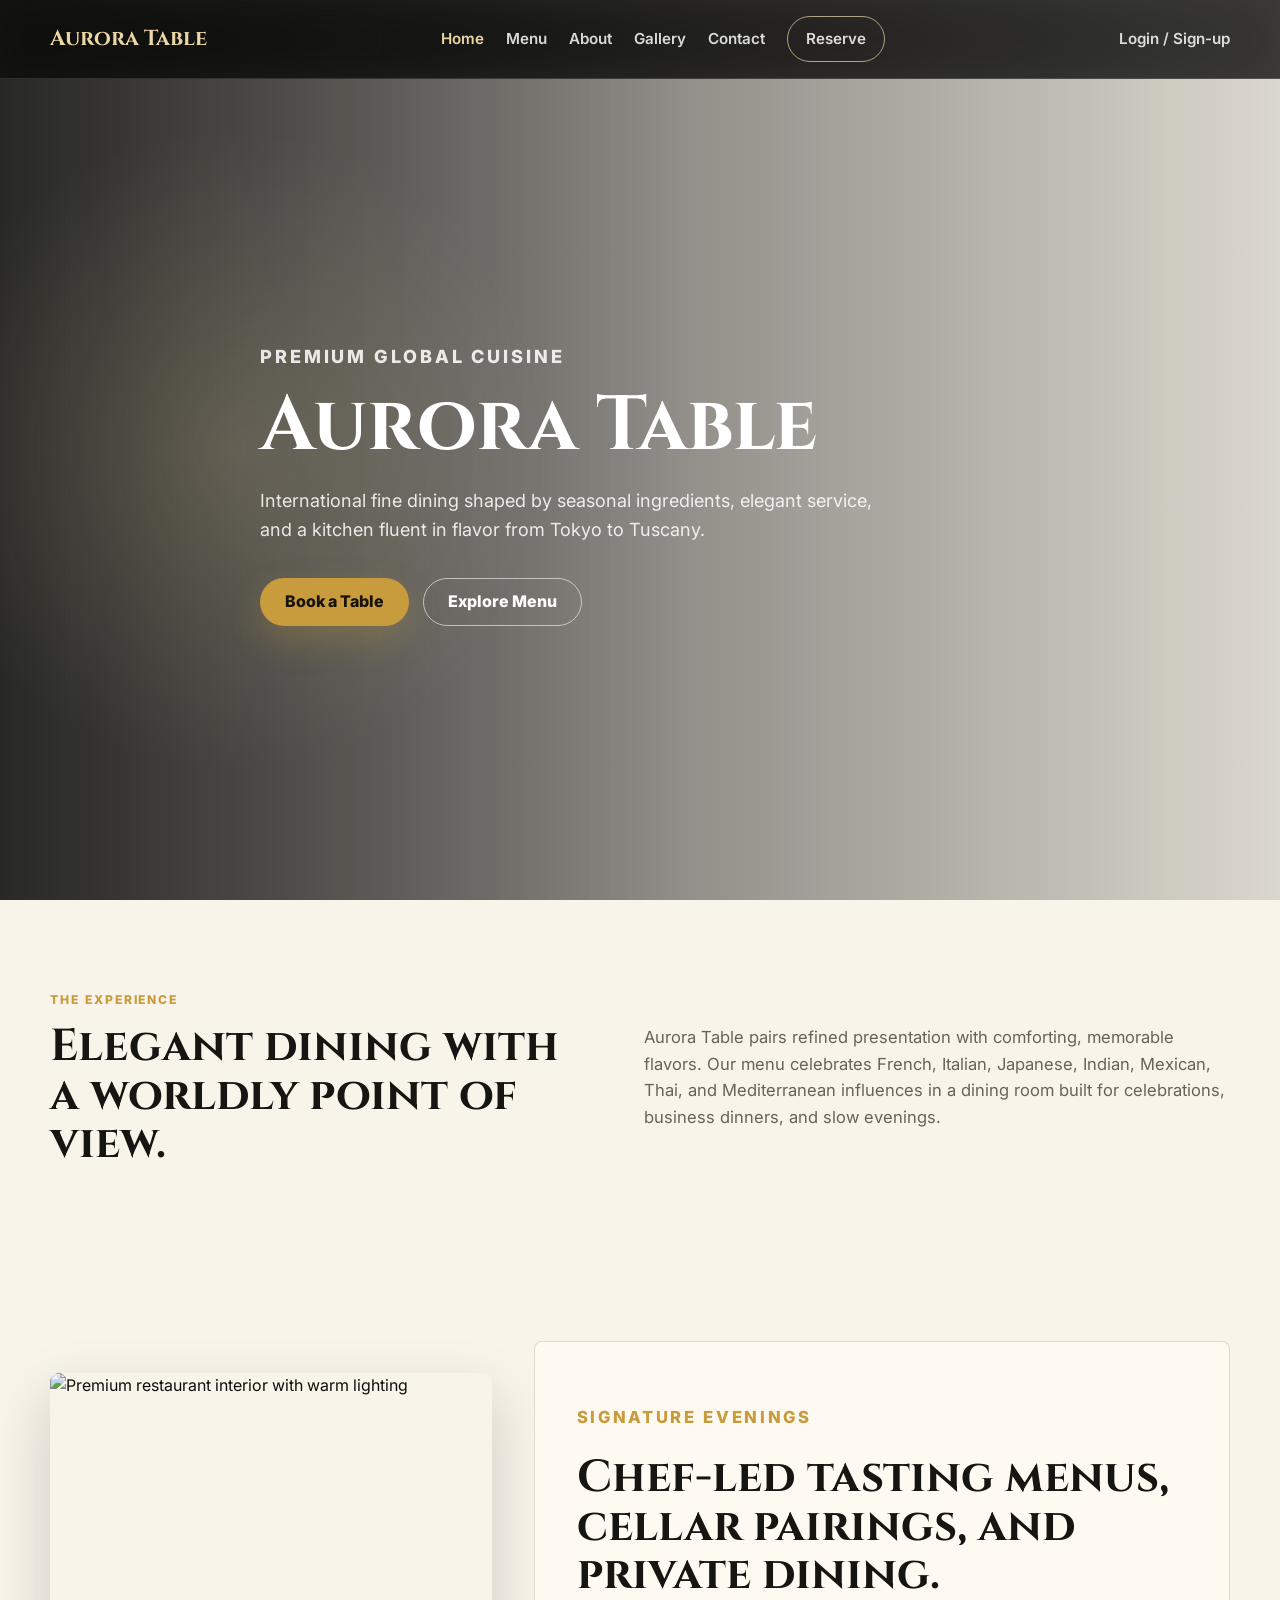
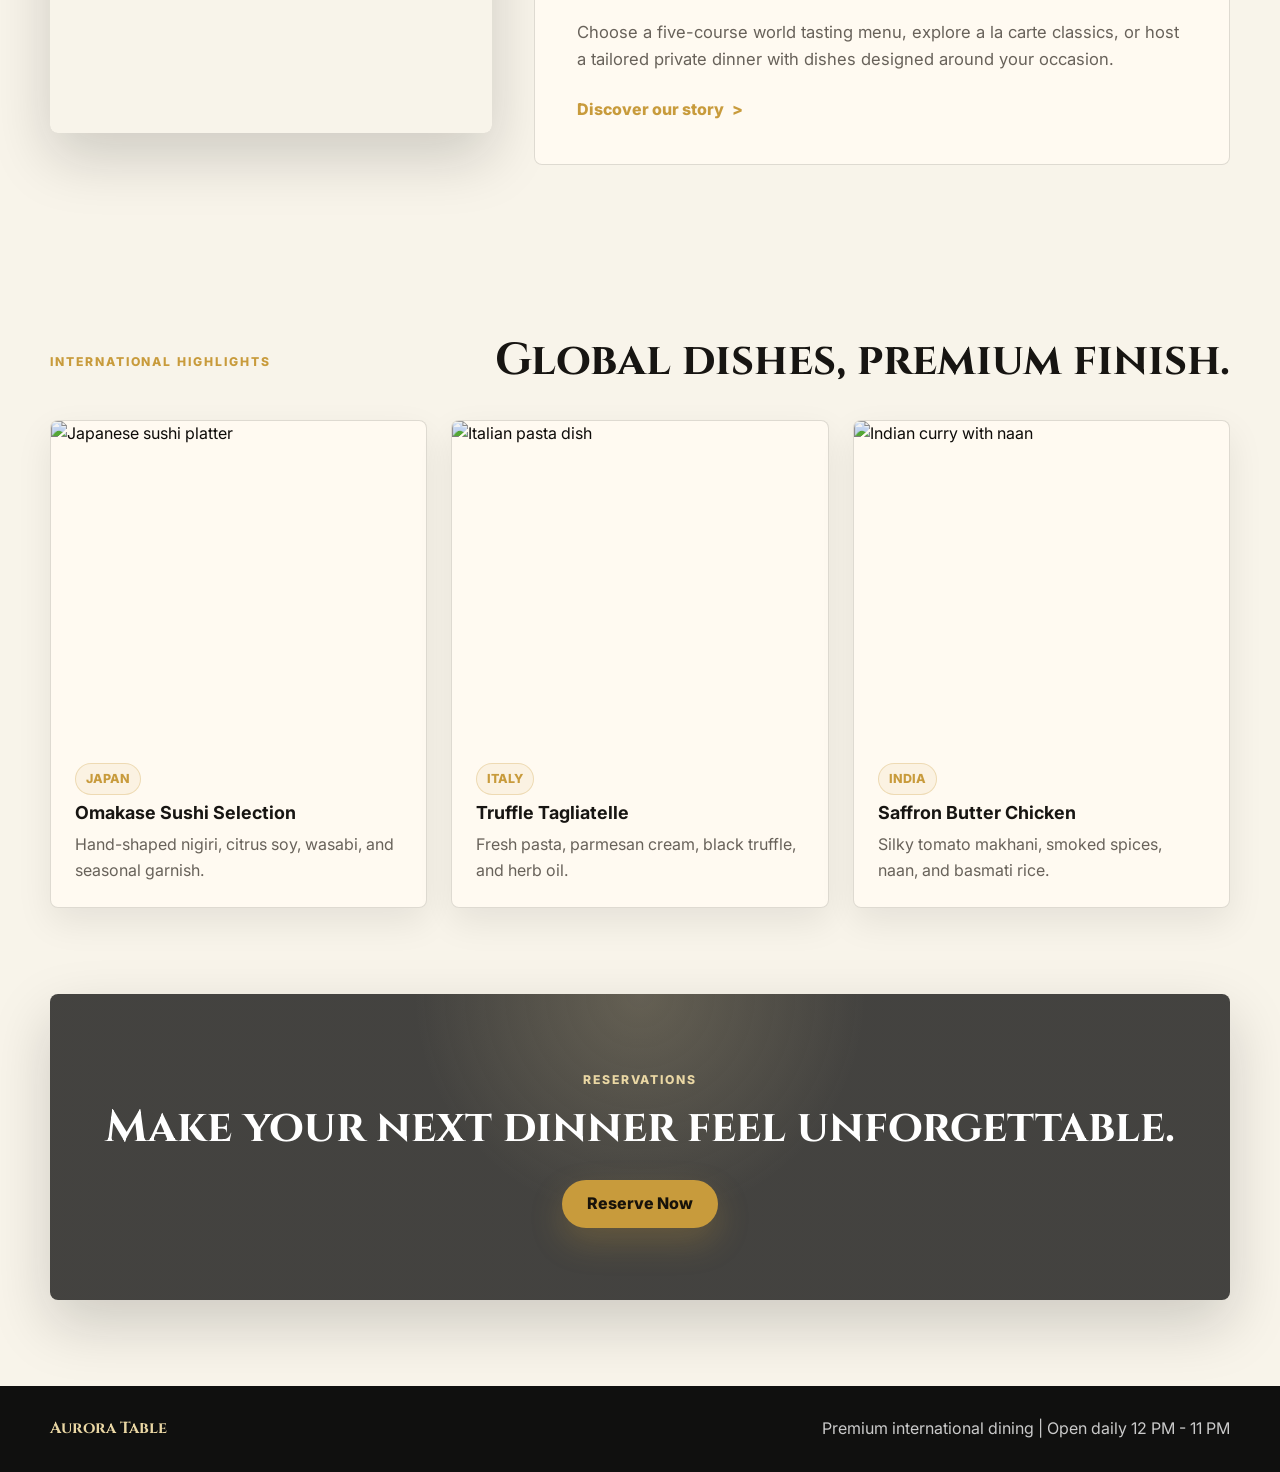
==== index.html @ 7c15a8b0 "multi user registration and multi user carts" ====
<!DOCTYPE html>
<html lang="en">

<head>
  <meta charset="UTF-8">
  <meta name="viewport" content="width=device-width, initial-scale=1.0">
  <title>Aurora Table | Premium International Dining</title>
  <link rel="preconnect" href="https://fonts.googleapis.com">
  <link rel="preconnect" href="https://fonts.gstatic.com" crossorigin>
  <link
    href="https://fonts.googleapis.com/css2?family=Cinzel:wght@600;700&family=Inter:wght@400;500;600;700&display=swap"
    rel="stylesheet">
  <link rel="stylesheet" href="css/common.css">
  <link rel="stylesheet" href="css/home.css">
</head>

<body>
  <header class="site-header">
    <nav class="navbar">
      <a class="brand" href="index.html">Aurora Table</a>
      <input type="checkbox" id="nav-toggle" class="nav-toggle">
      <label for="nav-toggle" class="nav-button" aria-label="Open navigation">
        <!-- <span></span>
        <span></span>
        <span></span> -->
      </label>
      <div class="nav-links">
        <a href="index.html" class="active">Home</a>
        <a href="menu.html">Menu</a>
        <a href="about.html">About</a>
        <a href="gallery.html">Gallery</a>
        <a href="contact.html">Contact</a>
        <a href="reservation.html" class="nav-cta">Reserve</a>
      </div>

      <div class="nav-links">
        <a href="./Credentials/Register/register.html">Login / Sign-up</a>
        <a href="" style="display: none;">Vikas Munuganti</a>
      </div>
    </nav>
  </header>

  <main>
    <section class="hero">
      <div class="hero-content">
        <p class="eyebrow">Premium Global Cuisine</p>
        <h1>Aurora Table</h1>
        <p>International fine dining shaped by seasonal ingredients, elegant service, and a kitchen fluent in flavor
          from Tokyo to Tuscany.</p>
        <div class="hero-actions">
          <a href="reservation.html" class="btn primary">Book a Table</a>
          <a href="menu.html" class="btn secondary">Explore Menu</a>
        </div>
      </div>
    </section>

    <section class="section intro-grid">
      <div>
        <p class="eyebrow dark">The Experience</p>
        <h2>Elegant dining with a worldly point of view.</h2>
      </div>
      <p>Aurora Table pairs refined presentation with comforting, memorable flavors. Our menu celebrates French,
        Italian, Japanese, Indian, Mexican, Thai, and Mediterranean influences in a dining room built for celebrations,
        business dinners, and slow evenings.</p>
    </section>
    <section class="section feature-band">
      <div class="feature-image">
        <img src="https://images.unsplash.com/photo-1559339352-11d035aa65de?auto=format&fit=crop&w=1200&q=80"
          alt="Premium restaurant interior with warm lighting">
      </div>
      <div class="feature-copy">
        <p class="eyebrow dark">Signature Evenings</p>
        <h2>Chef-led tasting menus, cellar pairings, and private dining.</h2>
        <p>Choose a five-course world tasting menu, explore a la carte classics, or host a tailored private dinner
          with dishes designed around your occasion.</p>
        <a href="about.html" class="text-link">Discover our story</a>
      </div>
    </section>

    <section class="section">
      <div class="section-heading">
        <p class="eyebrow dark">International Highlights</p>
        <h2>Global dishes, premium finish.</h2>
      </div>
      <div class="dish-grid">
        <article class="dish-card">
          <img src="https://images.unsplash.com/photo-1617196034796-73dfa7b1fd56?auto=format&fit=crop&w=800&q=80"
            alt="Japanese sushi platter">
          <div>
            <span>Japan</span>
            <h3>Omakase Sushi Selection</h3>
            <p>Hand-shaped nigiri, citrus soy, wasabi, and seasonal garnish.</p>
          </div>
        </article>
        <article class="dish-card">
          <img src="https://images.unsplash.com/photo-1621996346565-e3dbc646d9a9?auto=format&fit=crop&w=800&q=80"
            alt="Italian pasta dish">
          <div>
            <span>Italy</span>
            <h3>Truffle Tagliatelle</h3>
            <p>Fresh pasta, parmesan cream, black truffle, and herb oil.</p>
          </div>
        </article>
        <article class="dish-card">
          <img src="https://images.unsplash.com/photo-1565557623262-b51c2513a641?auto=format&fit=crop&w=800&q=80"
            alt="Indian curry with naan">
          <div>
            <span>India</span>
            <h3>Saffron Butter Chicken</h3>
            <p>Silky tomato makhani, smoked spices, naan, and basmati rice.</p>
          </div>
        </article>
      </div>
    </section> 

    <section class="cta-section">
      <p class="eyebrow">Reservations</p>
      <h2>Make your next dinner feel unforgettable.</h2>
      <a href="reservation.html" class="btn primary">Reserve Now</a>
    </section>
  </main>

  <footer class="footer">
    <p>Aurora Table</p>
    <p>Premium international dining | Open daily 12 PM - 11 PM</p>
  </footer>

</body>

</html>
---- css/common.css ----
/* Shared base, layout, navigation, buttons, footer, and animations. */

:root {
  --ink: #171512;
  --muted: #68625a;
  --cream: #f8f4ea;
  --paper: #fffaf1;
  --charcoal: #10100f;
  --gold: #c89b3c;
  --gold-soft: #ead7a4;
  --line: rgba(23, 21, 18, 0.14);
  --shadow: 0 24px 60px rgba(16, 16, 15, 0.18);
  --shadow-hover: 0 34px 90px rgba(16, 16, 15, 0.26);
  --ease: cubic-bezier(0.22, 1, 0.36, 1);
}

* {
  box-sizing: border-box;
}

html {
  scroll-behavior: smooth;
}

body {
  margin: 0;
  font-family: "Inter", Arial, sans-serif;
  color: var(--ink);
  background: var(--cream);
  line-height: 1.6;
  animation: pageFade 0.75s ease both;
}

img {
  display: block;
  width: 100%;
  transition: transform 0.8s var(--ease), filter 0.5s ease;
}

a {
  color: inherit;
  text-decoration: none;
}

h1,
h2,
h3 {
  margin: 0;
  line-height: 1.08;
}

h1,
h2,
.brand {
  font-family: "Cinzel", Georgia, serif;
}

h1 {
  font-size: clamp(2.9rem, 6vw, 5.7rem);
  letter-spacing: 0;
}

h2 {
  font-size: clamp(2rem, 3.5vw, 3.25rem);
}

h3 {
  font-size: 1.12rem;
}

p {
  margin: 0;
}

.site-header {
  position: fixed;
  top: 0;
  left: 0;
  right: 0;
  z-index: 20;
  background: rgba(16, 16, 15, 0.78);
  backdrop-filter: blur(16px);
  border-bottom: 1px solid rgba(255, 255, 255, 0.12);
  animation: headerDrop 0.75s var(--ease) both;
  transition: background 0.35s ease, border-color 0.35s ease, box-shadow 0.35s ease;
}

.navbar {
  width: min(1180px, calc(100% - 36px));
  margin: 0 auto;
  min-height: 78px;
  display: flex;
  align-items: center;
  justify-content: space-between;
  gap: 24px;
}

.brand {
  color: var(--gold-soft);
  font-size: 1.35rem;
  font-weight: 700;
  transition: color 0.3s ease, transform 0.3s var(--ease);
}

.brand:hover {
  color: white;
  transform: translateY(-2px);
}

.nav-links {
  display: flex;
  align-items: center;
  gap: 22px;
  color: rgba(255, 255, 255, 0.84);
  font-size: 0.95rem;
  font-weight: 600;
}

.nav-links a {
  position: relative;
  transition: color 0.25s ease, transform 0.25s var(--ease);
}

.nav-links a:not(.nav-cta)::after {
  position: absolute;
  left: 0;
  right: 0;
  bottom: -7px;
  height: 2px;
  content: "";
  background: linear-gradient(90deg, transparent, var(--gold-soft), transparent);
  opacity: 0;
  transform: scaleX(0);
  transition: opacity 0.3s ease, transform 0.3s var(--ease);
}

.nav-links a:hover,
.nav-links .active {
  color: var(--gold-soft);
}

.nav-links a:hover {
  transform: translateY(-2px);
}

.nav-links a:hover::after,
.nav-links .active::after {
  opacity: 1;
  transform: scaleX(1);
}

.nav-cta {
  border: 1px solid rgba(234, 215, 164, 0.7);
  padding: 10px 18px;
  border-radius: 999px;
  transition: background 0.3s ease, color 0.3s ease, border-color 0.3s ease, box-shadow 0.3s ease, transform 0.3s var(--ease);
}

.nav-cta:hover {
  color:black !important ;
  background: var(--gold-soft);
  border-color: var(--gold-soft);
  box-shadow: 0 12px 28px rgba(200, 155, 60, 0.28);
}

.nav-toggle,
.nav-button {
  display: none;
}

.hero::after,
.page-hero::after {
  position: absolute;
  inset: 0;
  pointer-events: none;
  content: "";
  background: linear-gradient(120deg, transparent 0%, rgba(255, 255, 255, 0.08) 48%, transparent 58%);
  transform: translateX(-120%);
  animation: lightSweep 2.5s ease 0.6s both;
}

.hero-content,
.section,
.cta-section {
  width: min(1180px, calc(100% - 36px));
  margin: 0 auto;
}

.hero-content > *,
.page-hero > * {
  opacity: 0;
  transform: translateY(28px);
  animation: revealUp 0.9s var(--ease) forwards;
}

.hero-content .eyebrow,
.page-hero .eyebrow {
  animation-delay: 0.35s;
}

.hero-content h1,
.page-hero h1 {
  animation-delay: 0.52s;
}

.hero-content > p:not(.eyebrow) {
  animation-delay: 0.72s;
}

.eyebrow {
  display: inline-block;
  margin-bottom: 14px;
  color: var(--gold-soft);
  font-size: 0.76rem;
  font-weight: 800;
  letter-spacing: 0.16em;
  text-transform: uppercase;
}

.eyebrow.dark {
  color: var(--gold);
}

.btn {
  display: inline-flex;
  min-height: 48px;
  align-items: center;
  justify-content: center;
  border-radius: 999px;
  padding: 0 24px;
  border: 1px solid transparent;
  font-weight: 800;
  cursor: pointer;
  position: relative;
  overflow: hidden;
  transition: background 0.32s ease, color 0.32s ease, border-color 0.32s ease, box-shadow 0.32s ease, transform 0.32s var(--ease);
}

.btn::before {
  position: absolute;
  inset: 0;
  content: "";
  background: linear-gradient(120deg, transparent, rgba(255, 255, 255, 0.42), transparent);
  transform: translateX(-120%);
  transition: transform 0.65s var(--ease);
}

.btn:hover {
  transform: translateY(-3px);
}

.btn:hover::before {
  transform: translateX(120%);
}

.btn.primary {
  background: var(--gold);
  color: #17120a;
  box-shadow: 0 14px 32px rgba(200, 155, 60, 0.25);
}

.btn.primary:hover {
  background: var(--gold-soft);
  box-shadow: 0 20px 46px rgba(200, 155, 60, 0.36);
}

.btn.secondary {
  color: white;
  border-color: rgba(255, 255, 255, 0.58);
}

.btn.secondary:hover {
  background: rgba(255, 255, 255, 0.12);
  border-color: var(--gold-soft);
}

.section {
  padding: 86px 0;
  animation: revealUp 0.85s var(--ease) both;
  animation-delay: 0.12s;
}

.section-heading {
  display: flex;
  align-items: end;
  justify-content: space-between;
  gap: 24px;
  margin-bottom: 34px;
}

.footer {
  display: flex;
  justify-content: space-between;
  gap: 16px;
  padding: 30px max(18px, calc((100% - 1180px) / 2));
  color: rgba(255, 255, 255, 0.78);
  background: var(--charcoal);
}

.footer p:first-child {
  color: var(--gold-soft);
  font-family: "Cinzel", Georgia, serif;
  font-weight: 700;
}

.page-hero {
  position: relative;
  overflow: hidden;
  min-height: 58vh;
  display: flex;
  flex-direction: column;
  align-items: center;
  justify-content: center;
  text-align: center;
  color: white;
  padding: 120px 18px 72px;
  background-position: center;
  background-size: cover;
  isolation: isolate;
}

.page-hero h1 {
  max-width: 980px;
  font-size: clamp(2.4rem, 5vw, 4.6rem);
}

@media (max-width: 860px) {
  .nav-button {
          display: flex;
          flex-direction: column;
          gap: 5px;
          cursor: pointer;
          transition: transform 0.3s var(--ease);
        }

  .nav-button:hover {
          transform: scale(1.06);
        }

  .nav-button span {
          width: 28px;
          height: 2px;
          background: var(--gold-soft);
          transition: transform 0.3s ease, opacity 0.3s ease;
        }

  .nav-links {
          position: absolute;
          top: 78px;
          left: 0;
          right: 0;
          display: none;
          flex-direction: column;
          align-items: stretch;
          gap: 0;
          padding: 14px 24px 24px;
          background: rgba(16, 16, 15, 0.97);
          animation: mobileMenu 0.35s var(--ease) both;
        }

  .nav-links a {
          padding: 14px 0;
        }

  .nav-cta {
          text-align: center;
        }

  .nav-toggle:checked ~ .nav-links {
          display: flex;
        }

  .section {
          padding: 62px 0;
        }

  .section-heading {
          display: block;
        }

  .footer {
          flex-direction: column;
        }
}

@media (max-width: 560px) {
  .navbar,
  .hero-content,
  .section,
  .cta-section {
    width: min(100% - 28px, 1180px);
  }

  h1 {
          font-size: clamp(2.45rem, 13vw, 3.4rem);
        }

  h2 {
          font-size: clamp(1.75rem, 9vw, 2.3rem);
        }

  .btn {
          width: 100%;
        }

  .page-hero {
          min-height: 50vh;
        }
}

@media (prefers-reduced-motion: reduce) {
  *,
  *::before,
  *::after {
    scroll-behavior: auto !important;
    animation-duration: 0.01ms !important;
    animation-iteration-count: 1 !important;
    transition-duration: 0.01ms !important;
  }
}

@keyframes pageFade {
  from {
    opacity: 0;
  }
  to {
    opacity: 1;
  }
}

@keyframes headerDrop {
  from {
    opacity: 0;
    transform: translateY(-18px);
  }
  to {
    opacity: 1;
    transform: translateY(0);
  }
}

@keyframes revealUp {
  from {
    opacity: 0;
    transform: translateY(28px);
  }
  to {
    opacity: 1;
    transform: translateY(0);
  }
}

@keyframes heroGlow {
  from {
    opacity: 0.55;
    transform: scale(1);
  }
  to {
    opacity: 1;
    transform: scale(1.08);
  }
}

@keyframes lightSweep {
  to {
    transform: translateX(120%);
  }
}

@keyframes galleryTileIn {
  from {
    opacity: 0;
    transform: translateY(24px) rotateX(7deg);
  }
  to {
    opacity: 1;
    transform: translateY(0) rotateX(0);
  }
}

@keyframes productVisualIn {
  from {
    opacity: 0;
    transform: translateY(34px) scale(0.92) rotate(-2deg);
  }
  to {
    opacity: 1;
    transform: translateY(0) scale(1) rotate(0);
  }
}

@keyframes productFloat {
  from {
    transform: translateY(0) rotate(0);
  }
  to {
    transform: translateY(-16px) rotate(0.7deg);
  }
}

@keyframes productAura {
  from {
    opacity: 0.45;
    transform: scale(0.96);
  }
  to {
    opacity: 1;
    transform: scale(1.08);
  }
}

@keyframes pricePulse {
  0%,
  100% {
    transform: scale(1);
    box-shadow: 0 20px 45px rgba(0, 0, 0, 0.28);
  }
  50% {
    transform: scale(1.08);
    box-shadow: 0 26px 58px rgba(200, 155, 60, 0.35);
  }
}

@keyframes mobileMenu {
  from {
    opacity: 0;
    transform: translateY(-10px);
  }
  to {
    opacity: 1;
    transform: translateY(0);
  }
}
---- css/home.css ----
/* Home page styles for index.html. */

.hero::after,
.page-hero::after {
  position: absolute;
  inset: 0;
  pointer-events: none;
  content: "";
  background: linear-gradient(120deg, transparent 0%, rgba(255, 255, 255, 0.08) 48%, transparent 58%);
  transform: translateX(-120%);
  animation: lightSweep 2.5s ease 0.6s both;
}

.hero-content,
.section,
.cta-section {
  width: min(1180px, calc(100% - 36px));
  margin: 0 auto;
}

.hero-content > *,
.page-hero > * {
  opacity: 0;
  transform: translateY(28px);
  animation: revealUp 0.9s var(--ease) forwards;
}

.hero-content .eyebrow,
.page-hero .eyebrow {
  animation-delay: 0.35s;
}

.hero-content h1,
.page-hero h1 {
  animation-delay: 0.52s;
}

.hero-content > p:not(.eyebrow) {
  animation-delay: 0.72s;
}

.cta-section .btn {
  margin-top: 28px;
}

@media (max-width: 560px) {
  .navbar,
        .hero-content,
        .section,
        .cta-section {
          width: min(100% - 28px, 1180px);
        }
}

.hero {
  position: relative;
  overflow: hidden;
  min-height: 100vh;
  display: flex;
  align-items: center;
  color: white;
  background:
    linear-gradient(90deg, rgba(10, 10, 9, 0.82), rgba(10, 10, 9, 0.45), rgba(10, 10, 9, 0.12)),
    url("https://images.unsplash.com/photo-1517248135467-4c7edcad34c4?auto=format&fit=crop&w=1800&q=85") center/cover;
  padding: 120px 0 70px;
  isolation: isolate;
}

.hero::before {
  position: absolute;
  inset: 0;
  z-index: -1;
  content: "";
  background:
    radial-gradient(circle at 18% 50%, rgba(234, 215, 164, 0.18), transparent 28%),
    linear-gradient(90deg, rgba(10, 10, 9, 0.3), transparent 55%);
  animation: heroGlow 4.5s ease-in-out infinite alternate;
}

.hero-content {
  max-width: 760px;
}

.hero-actions {
  animation-delay: 0.9s;
}

.hero p {
  max-width: 640px;
  margin-top: 18px;
  color: rgba(255, 255, 255, 0.86);
  font-size: 1.13rem;
}

.hero-actions {
  display: flex;
  flex-wrap: wrap;
  gap: 14px;
  margin-top: 34px;
}

.intro-grid {
  display: flex;
  gap: 54px;
  align-items: center;
}

.intro-grid > div {
  flex: 0.92 1 0;
}

.intro-grid > p {
  flex: 1 1 0;
}

.intro-grid > p,
.feature-copy p,
.story-layout p,
.reserve-layout p {
  color: var(--muted);
  font-size: 1.04rem;
}

.feature-band {
  display: flex;
  gap: 42px;
  align-items: center;
}

.feature-image {
  flex: 1.08 1 0;
}

.feature-copy {
  flex: 0.92 1 320px;
}

.feature-image img,
.story-layout img,
.gallery-grid img {
  height: 100%;
  min-height: 360px;
  object-fit: cover;
  border-radius: 8px;
  box-shadow: var(--shadow);
  filter: saturate(0.92) contrast(1.06) brightness(0.96);
}

.feature-image,
.story-layout,
.gallery-grid {
  overflow: hidden;
}

.feature-image {
  border-radius: 8px;
  box-shadow: var(--shadow);
}

.feature-image:hover img,
.story-layout:hover img {
  filter: saturate(1.05) contrast(1.08) brightness(1);
  transform: scale(1.045);
}

.feature-copy {
  background: var(--paper);
  border: 1px solid var(--line);
  border-radius: 8px;
  padding: 42px;
  transition: transform 0.35s var(--ease), box-shadow 0.35s ease, border-color 0.35s ease;
}

.feature-copy:hover {
  border-color: rgba(200, 155, 60, 0.38);
  box-shadow: 0 18px 46px rgba(16, 16, 15, 0.12);
  transform: translateY(-5px);
}

.feature-copy p {
  margin: 20px 0 24px;
}

.text-link {
  display: inline-flex;
  align-items: center;
  gap: 8px;
  color: var(--gold);
  font-weight: 800;
  transition: color 0.3s ease, gap 0.3s var(--ease);
}

.text-link::after {
  content: ">";
  transition: transform 0.3s var(--ease);
}

.text-link:hover {
  color: var(--ink);
  gap: 13px;
}

.text-link:hover::after {
  transform: translateX(3px);
}

.dish-grid,
.values {
  display: flex;
  flex-wrap: wrap;
  gap: 24px;
}

.dish-card {
  position: relative;
  overflow: hidden;
  flex: 1 1 calc((100% - 48px) / 3);
  min-width: 0;
  background: var(--paper);
  border: 1px solid var(--line);
  border-radius: 8px;
  box-shadow: 0 14px 36px rgba(16, 16, 15, 0.08);
  transition: border-color 0.35s ease, box-shadow 0.35s ease, transform 0.35s var(--ease), background 0.35s ease;
}

.dish-card::before {
  position: absolute;
  inset: 0;
  z-index: 1;
  pointer-events: none;
  content: "";
  background: linear-gradient(180deg, transparent 40%, rgba(16, 16, 15, 0.08));
  opacity: 0;
  transition: opacity 0.35s ease;
}

.dish-card:hover {
  background: #fffdf7;
  border-color: rgba(200, 155, 60, 0.45);
  box-shadow: var(--shadow-hover);
  transform: translateY(-10px);
}

.dish-card:hover::before {
  opacity: 1;
}

.dish-card img {
  aspect-ratio: 1.18 / 1;
  height: auto;
  object-fit: cover;
  object-position: center;
  filter: saturate(0.95) contrast(1.08) brightness(0.95);
}

.dish-card:nth-child(1) img {
  object-position: center 42%;
}

.dish-card:nth-child(2) img {
  object-position: center 58%;
}

.dish-card:nth-child(3) img {
  object-position: center 52%;
}

.dish-card:hover img {
  filter: saturate(1.08) contrast(1.12) brightness(1);
  transform: scale(1.08);
}

.dish-card div {
  position: relative;
  z-index: 2;
  padding: 24px;
}

.dish-card span {
  display: inline-flex;
  margin-bottom: 8px;
  padding: 5px 10px;
  border: 1px solid rgba(200, 155, 60, 0.28);
  border-radius: 999px;
  background: rgba(200, 155, 60, 0.08);
  color: var(--gold);
  font-size: 0.78rem;
  font-weight: 800;
  text-transform: uppercase;
  transition: background 0.35s ease, color 0.35s ease, border-color 0.35s ease;
}

.dish-card:hover span {
  color: #17120a;
  background: var(--gold-soft);
  border-color: var(--gold-soft);
}

.dish-card h3 {
  margin-bottom: 10px;
  transition: color 0.3s ease;
}

.dish-card:hover h3 {
  color: #8a631d;
}

.dish-card p,
.values p,
.menu-item p,
.contact-info p {
  color: var(--muted);
}

.cta-section {
  position: relative;
  overflow: hidden;
  margin-bottom: 86px;
  padding: 72px 28px;
  color: white;
  text-align: center;
  border-radius: 8px;
  background:
    linear-gradient(rgba(16, 16, 15, 0.78), rgba(16, 16, 15, 0.78)),
    url("https://images.unsplash.com/photo-1552566626-52f8b828add9?auto=format&fit=crop&w=1600&q=80") center/cover;
  box-shadow: var(--shadow);
}

.cta-section::before {
  position: absolute;
  inset: 0;
  content: "";
  background: radial-gradient(circle at 50% 0%, rgba(234, 215, 164, 0.2), transparent 34%);
}

.cta-section > * {
  position: relative;
}

@media (max-width: 860px) {
  .intro-grid,
  .feature-band,
  .dish-grid,
  .values {
    flex-direction: column;
  }

  .dish-card {
    flex-basis: 100%;
  }

  .hero {
    min-height: 86vh;
    background-position: 58% center;
  }

  .feature-copy {
    padding: 24px;
  }
}

@media (max-width: 560px) {
  .hero-actions {
    flex-direction: column;
  }

  .hero p {
    font-size: 1rem;
  }

  .dish-card:hover,
  .values div:hover {
    transform: translateY(-4px);
  }
}
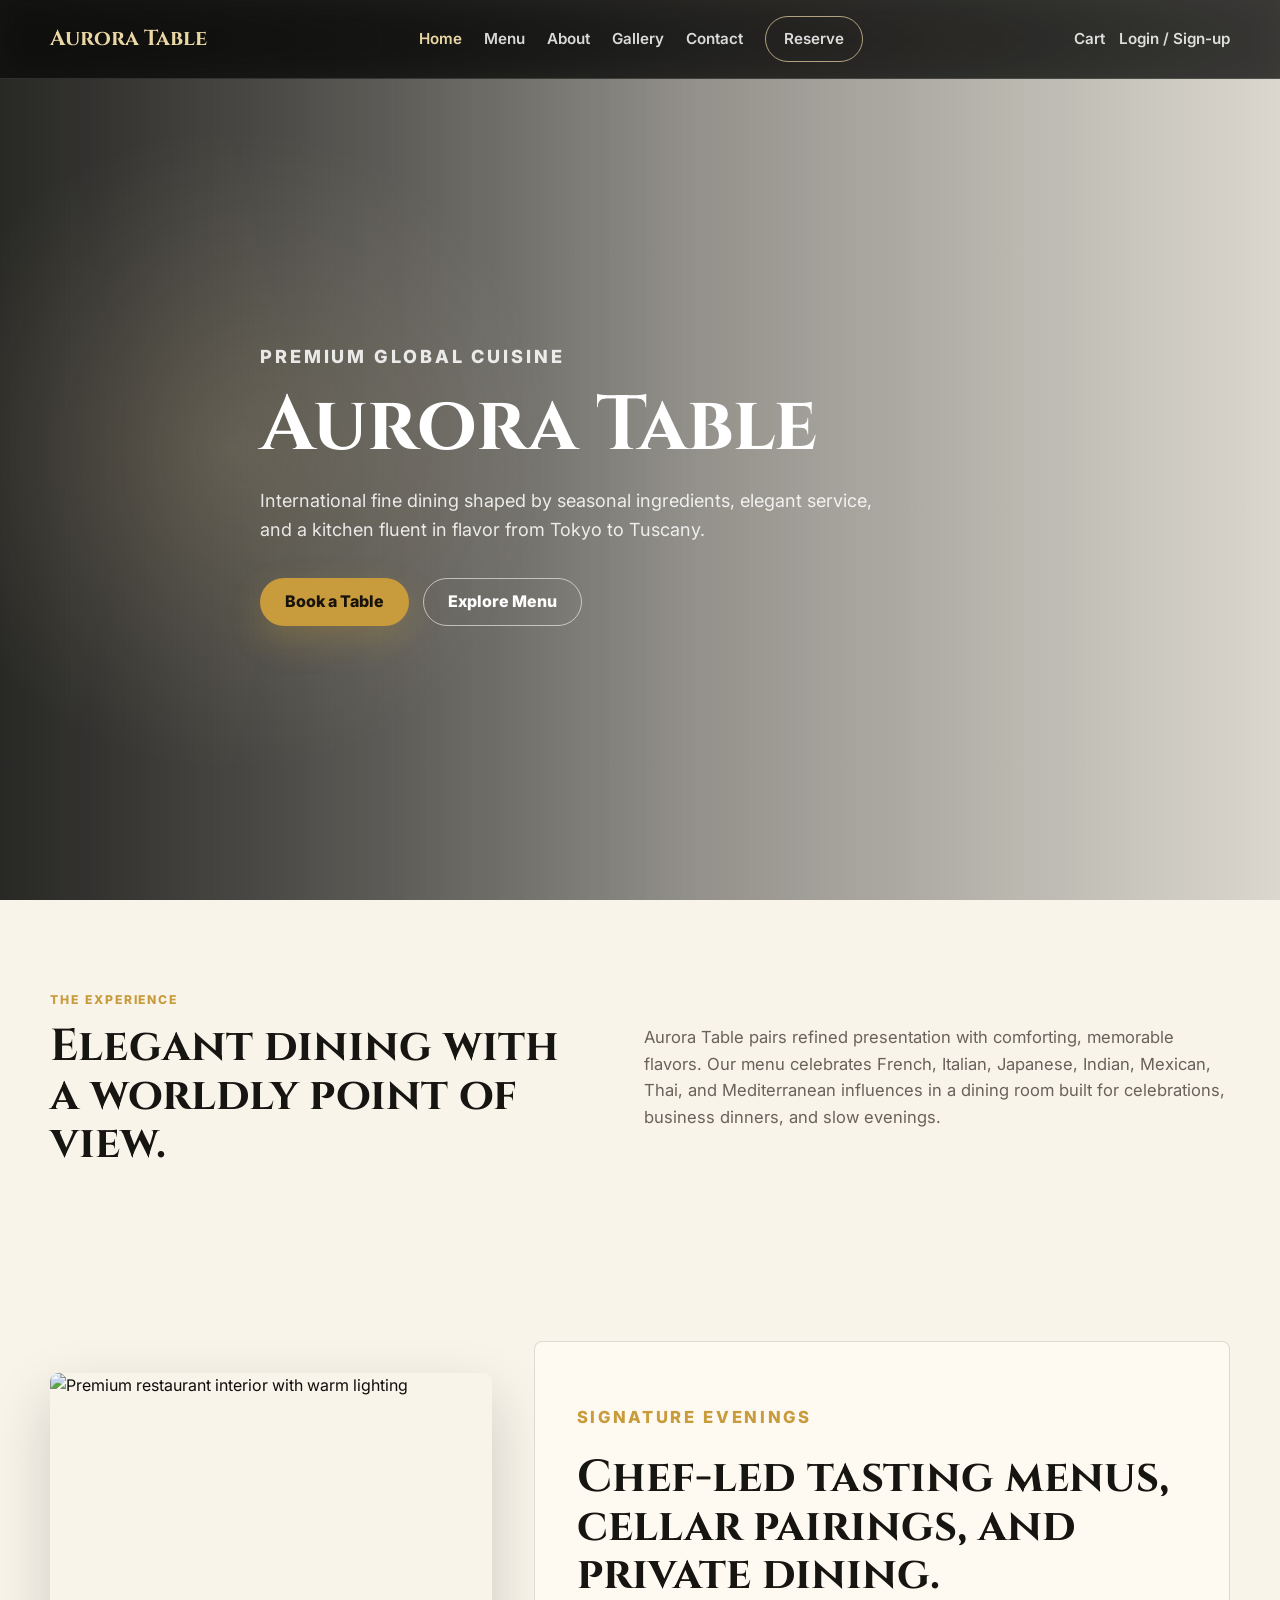
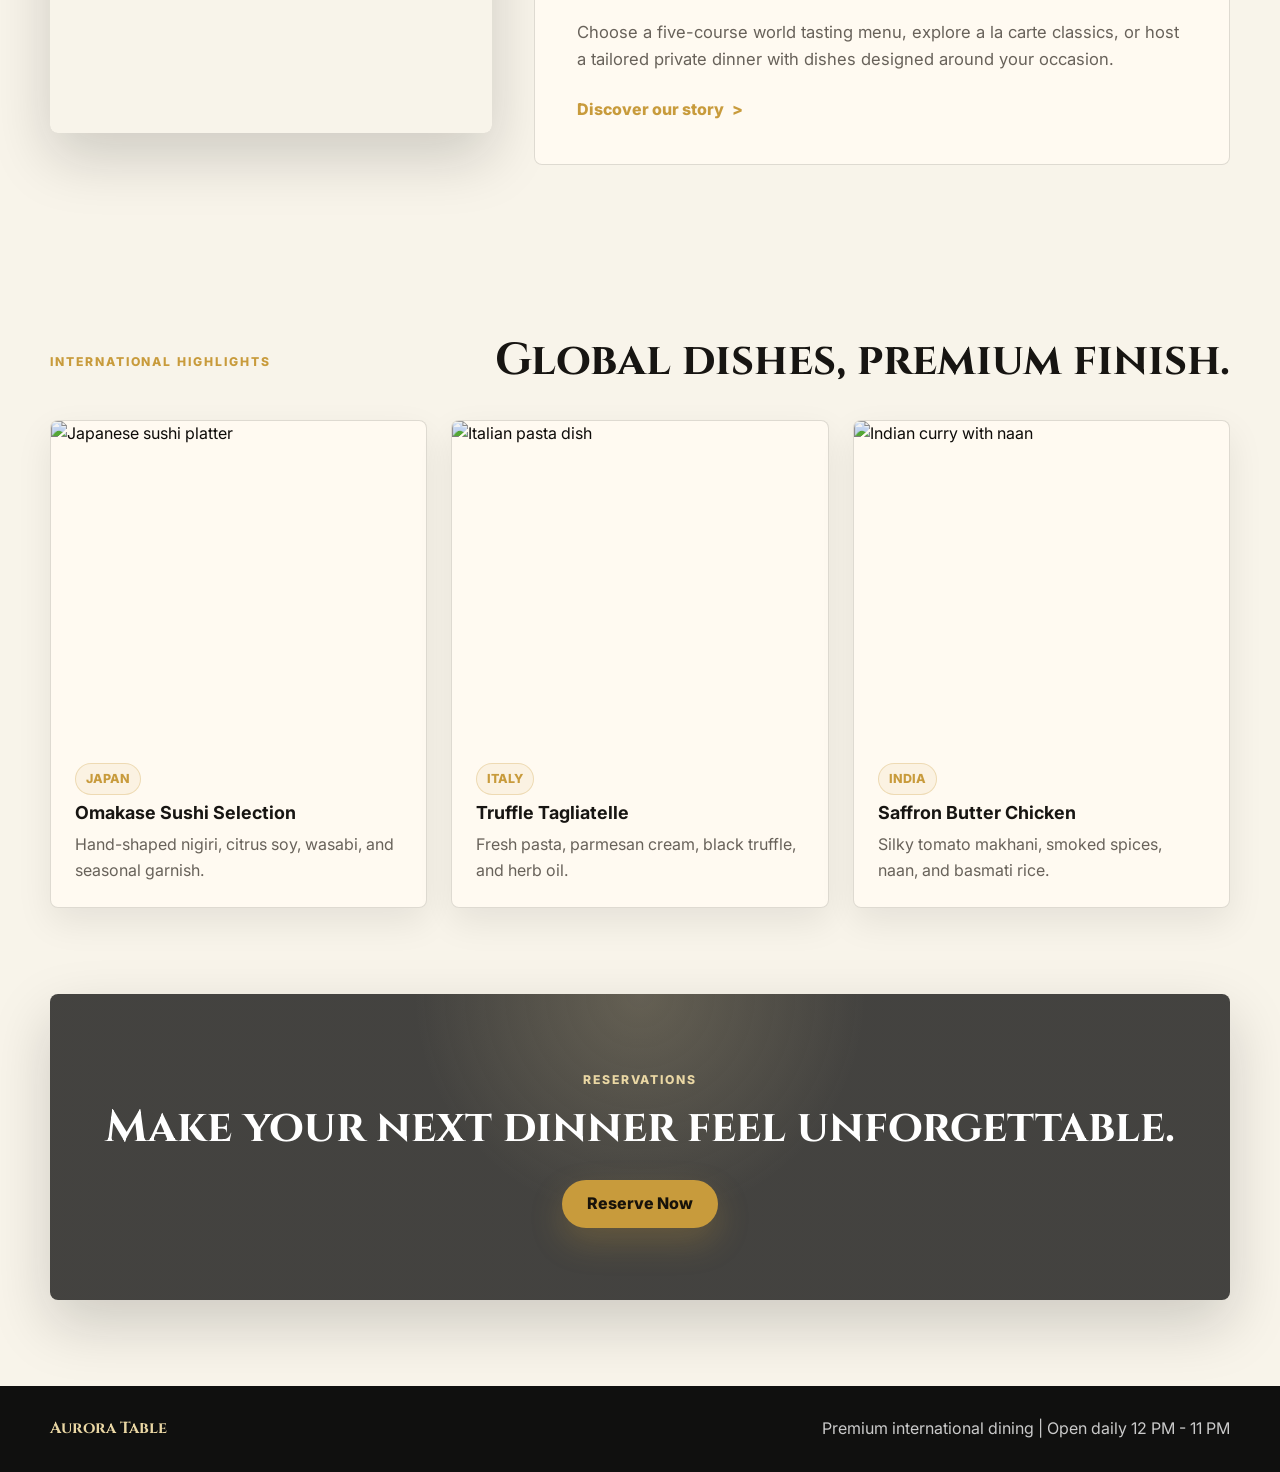
==== commit 2bee5be9: "Added add to cart page and orders too" ====
--- a/index.html
+++ b/index.html
@@ -33,10 +33,7 @@
         <a href="reservation.html" class="nav-cta">Reserve</a>
       </div>
 
-      <div class="nav-links">
-        <a href="./Credentials/Register/register.html">Login / Sign-up</a>
-        <a href="" style="display: none;">Vikas Munuganti</a>
-      </div>
+      <div class="nav-links auth-links" data-auth-nav></div>
     </nav>
   </header>
 
@@ -124,7 +121,7 @@
     <p>Aurora Table</p>
     <p>Premium international dining | Open daily 12 PM - 11 PM</p>
   </footer>
-
+  <script src="js/auth.js"></script>
 </body>
 
 </html>
--- a/css/common.css
+++ b/css/common.css
@@ -119,6 +119,33 @@
 .nav-links a {
   position: relative;
   transition: color 0.25s ease, transform 0.25s var(--ease);
+}
+
+.auth-links {
+  gap: 14px;
+}
+
+.nav-user {
+  color: var(--gold-soft);
+  font-weight: 900;
+}
+
+.nav-logout {
+  border: 1px solid rgba(234, 215, 164, 0.7);
+  border-radius: 999px;
+  padding: 9px 14px;
+  color: var(--gold-soft);
+  background: transparent;
+  font: inherit;
+  font-weight: 800;
+  cursor: pointer;
+  transition: background 0.3s ease, color 0.3s ease, transform 0.3s var(--ease);
+}
+
+.nav-logout:hover {
+  color: #17120a;
+  background: var(--gold-soft);
+  transform: translateY(-2px);
 }
 
 .nav-links a:not(.nav-cta)::after {
@@ -358,6 +385,11 @@
           animation: mobileMenu 0.35s var(--ease) both;
         }
 
+  .auth-links {
+          top: 420px;
+          border-top: 1px solid rgba(234, 215, 164, 0.18);
+        }
+
   .nav-links a {
           padding: 14px 0;
         }
